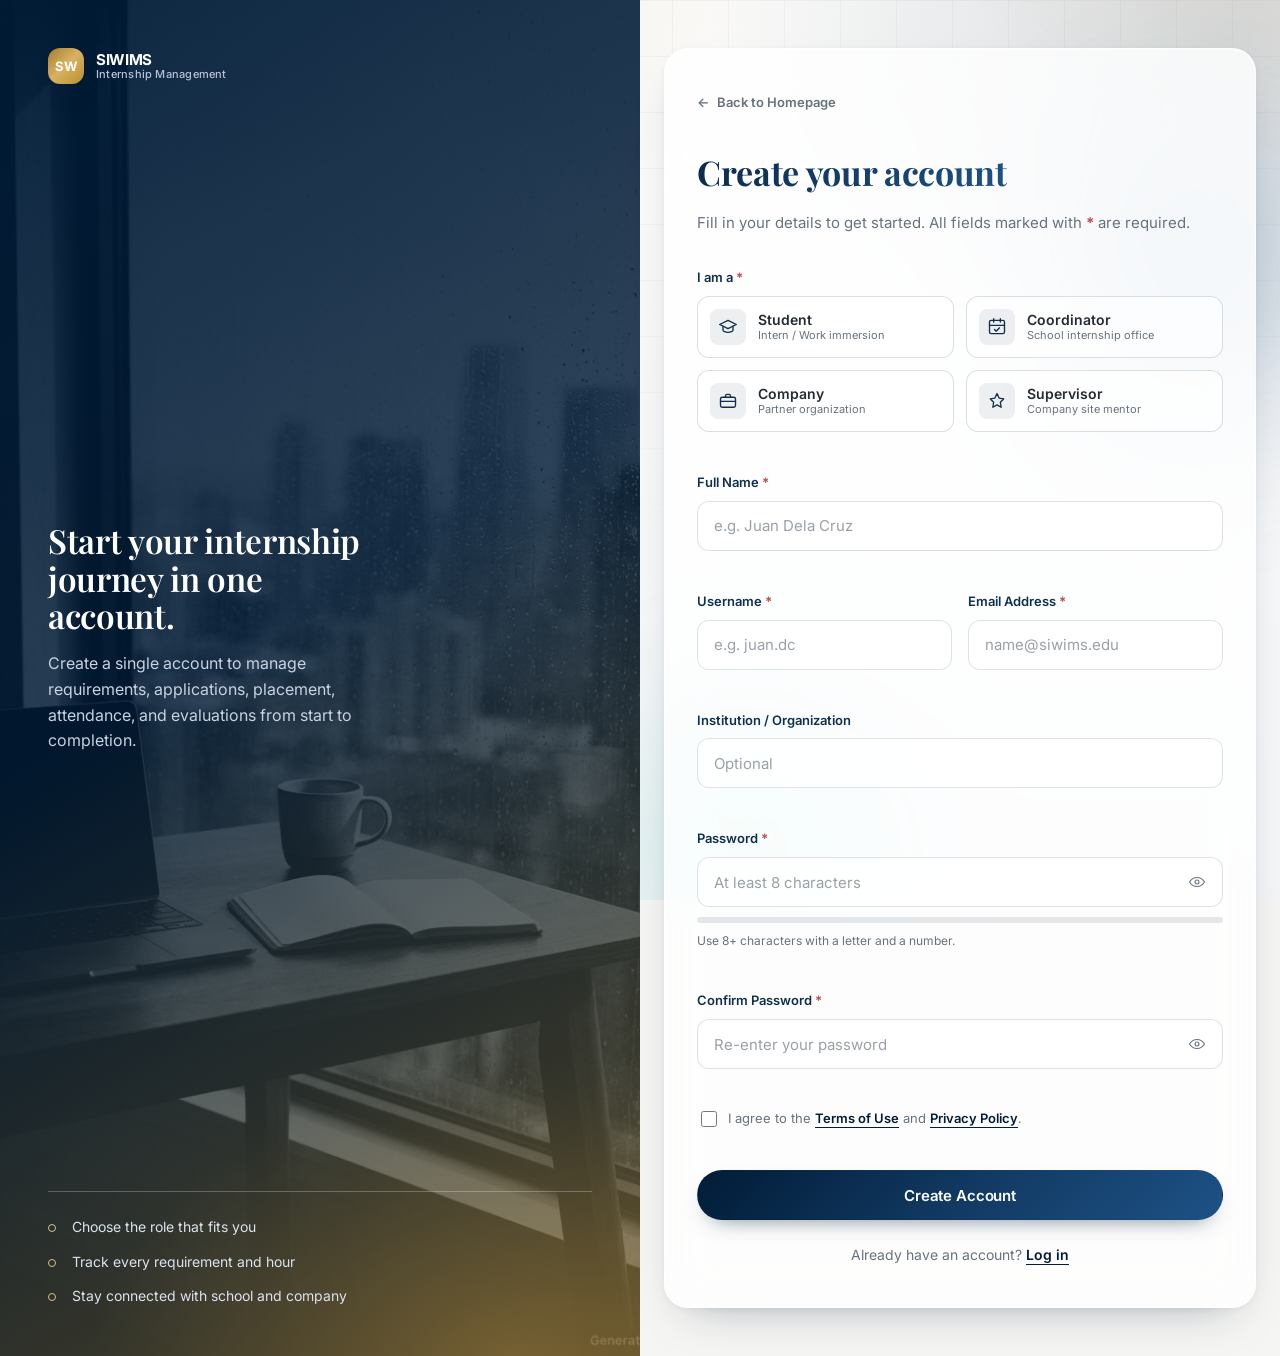
==== register.html @ 23175df8 "initial draft" ====
<!DOCTYPE html>
<html lang="en">
  <head>
    <meta charset="UTF-8" />
    <meta name="viewport" content="width=device-width, initial-scale=1.0" />
    <title>Create Account | SIWIMS</title>
    <link rel="preconnect" href="https://fonts.googleapis.com" />
    <link rel="preconnect" href="https://fonts.gstatic.com" crossorigin />
    <link
      href="https://fonts.googleapis.com/css2?family=Inter:wght@400;500;600;700;800&family=Playfair+Display:wght@500;600;700&display=swap"
      rel="stylesheet"
    />
    <link rel="stylesheet" href="css/style.css" />
    <link rel="stylesheet" href="css/login.css" />
  </head>
  <body class="login-body">
    <div class="ambient" aria-hidden="true">
      <span class="orb orb--a"></span>
      <span class="orb orb--b"></span>
      <span class="orb orb--c"></span>
    </div>

    <main class="login-shell">
      <!-- ==================== Brand panel ==================== -->
      <section class="login-aside" aria-label="About SIWIMS">
        <img
          class="login-aside-image"
          src="assets/images/login-side.jpg"
          alt="Minimal modern workspace with a laptop and notebook"
        />
        <div class="login-aside-overlay">
          <a class="brand login-brand" href="index.html">
            <span class="brand-mark" aria-hidden="true">SW</span>
            <span class="brand-name">
              <strong>SIWIMS</strong>
              <span>Internship Management</span>
            </span>
          </a>

          <div class="login-aside-copy">
            <h2>Start your internship journey in one account.</h2>
            <p>
              Create a single account to manage requirements, applications,
              placement, attendance, and evaluations from start to completion.
            </p>
          </div>

          <ul class="login-aside-points">
            <li>Choose the role that fits you</li>
            <li>Track every requirement and hour</li>
            <li>Stay connected with school and company</li>
          </ul>
        </div>
      </section>

      <!-- ==================== Form panel ==================== -->
      <section class="login-main">
        <div class="login-card login-card--wide glass glass--strong">
          <a class="login-back" href="index.html">
            <span aria-hidden="true">&larr;</span> Back to Homepage
          </a>

          <header class="login-header">
            <span class="brand login-mobile-brand">
              <span class="brand-mark" aria-hidden="true">SW</span>
              <span class="brand-name"><strong>SIWIMS</strong></span>
            </span>
            <h1 class="login-title">Create your account</h1>
            <p class="login-subtitle">
              Fill in your details to get started. All fields marked with
              <span class="req-dot" aria-hidden="true">*</span> are required.
            </p>
          </header>

          <div
            id="registerAlert"
            class="alert alert--error"
            role="alert"
            aria-live="polite"
            hidden
          >
            <span id="registerAlertText"></span>
          </div>

          <form id="registerForm" class="login-form" novalidate>
            <!-- Role picker -->
            <div class="form-field">
              <span class="form-label" id="roleLabel">
                I am a <span class="req-dot" aria-hidden="true">*</span>
              </span>
              <div class="role-picker" role="radiogroup" aria-labelledby="roleLabel">
                <label class="role-option">
                  <input type="radio" name="role" value="student" />
                  <span class="role-option-body">
                    <span class="role-option-icon" aria-hidden="true">
                      <svg viewBox="0 0 24 24" fill="none" stroke="currentColor" stroke-width="1.6" stroke-linecap="round" stroke-linejoin="round"><path d="M12 4 2 9l10 5 10-5-10-5Z"/><path d="M6 11v5c0 1 2.7 2.5 6 2.5s6-1.5 6-2.5v-5"/></svg>
                    </span>
                    <span class="role-option-text">
                      <strong>Student</strong>
                      <small>Intern / Work immersion</small>
                    </span>
                  </span>
                </label>

                <label class="role-option">
                  <input type="radio" name="role" value="coordinator" />
                  <span class="role-option-body">
                    <span class="role-option-icon" aria-hidden="true">
                      <svg viewBox="0 0 24 24" fill="none" stroke="currentColor" stroke-width="1.6" stroke-linecap="round" stroke-linejoin="round"><rect x="3" y="4" width="18" height="16" rx="2"/><path d="M8 2v4M16 2v4M3 10h18"/><path d="M9 15l2 2 4-4"/></svg>
                    </span>
                    <span class="role-option-text">
                      <strong>Coordinator</strong>
                      <small>School internship office</small>
                    </span>
                  </span>
                </label>

                <label class="role-option">
                  <input type="radio" name="role" value="company" />
                  <span class="role-option-body">
                    <span class="role-option-icon" aria-hidden="true">
                      <svg viewBox="0 0 24 24" fill="none" stroke="currentColor" stroke-width="1.6" stroke-linecap="round" stroke-linejoin="round"><rect x="3" y="7.5" width="18" height="12" rx="2"/><path d="M9 7.5V6a2 2 0 0 1 2-2h2a2 2 0 0 1 2 2v1.5"/><path d="M3 12.5h18"/></svg>
                    </span>
                    <span class="role-option-text">
                      <strong>Company</strong>
                      <small>Partner organization</small>
                    </span>
                  </span>
                </label>

                <label class="role-option">
                  <input type="radio" name="role" value="supervisor" />
                  <span class="role-option-body">
                    <span class="role-option-icon" aria-hidden="true">
                      <svg viewBox="0 0 24 24" fill="none" stroke="currentColor" stroke-width="1.6" stroke-linecap="round" stroke-linejoin="round"><path d="M12 3l2.5 5.5L20 9.5l-4 4 1 6-5-2.8L7 19.5l1-6-4-4 5.5-1z"/></svg>
                    </span>
                    <span class="role-option-text">
                      <strong>Supervisor</strong>
                      <small>Company site mentor</small>
                    </span>
                  </span>
                </label>
              </div>
              <p class="form-error" id="roleError" aria-live="polite"></p>
            </div>

            <div class="form-field">
              <label class="form-label" for="fullName">
                Full Name <span class="req-dot" aria-hidden="true">*</span>
              </label>
              <input
                class="form-control"
                type="text"
                id="fullName"
                name="fullName"
                autocomplete="name"
                placeholder="e.g. Juan Dela Cruz"
                aria-describedby="fullNameError"
                required
              />
              <p class="form-error" id="fullNameError" aria-live="polite"></p>
            </div>

            <div class="form-row-2">
              <div class="form-field">
                <label class="form-label" for="username">
                  Username <span class="req-dot" aria-hidden="true">*</span>
                </label>
                <input
                  class="form-control"
                  type="text"
                  id="username"
                  name="username"
                  autocomplete="username"
                  placeholder="e.g. juan.dc"
                  aria-describedby="usernameError"
                  required
                />
                <p class="form-error" id="usernameError" aria-live="polite"></p>
              </div>

              <div class="form-field">
                <label class="form-label" for="email">
                  Email Address <span class="req-dot" aria-hidden="true">*</span>
                </label>
                <input
                  class="form-control"
                  type="email"
                  id="email"
                  name="email"
                  autocomplete="email"
                  placeholder="name@siwims.edu"
                  aria-describedby="emailError"
                  required
                />
                <p class="form-error" id="emailError" aria-live="polite"></p>
              </div>
            </div>

            <div class="form-field">
              <label class="form-label" for="affiliation" id="affiliationLabel">
                Institution / Organization
              </label>
              <input
                class="form-control"
                type="text"
                id="affiliation"
                name="affiliation"
                placeholder="Optional"
                aria-describedby="affiliationError"
              />
              <p class="form-error" id="affiliationError" aria-live="polite"></p>
            </div>

            <div class="form-field">
              <label class="form-label" for="password">
                Password <span class="req-dot" aria-hidden="true">*</span>
              </label>
              <div class="password-wrap">
                <input
                  class="form-control"
                  type="password"
                  id="password"
                  name="password"
                  autocomplete="new-password"
                  placeholder="At least 8 characters"
                  aria-describedby="passwordError pwStrengthText"
                  required
                />
                <button
                  class="password-toggle"
                  type="button"
                  data-toggle-password="password"
                  aria-label="Show password"
                  aria-pressed="false"
                >
                  <svg class="icon-eye" viewBox="0 0 24 24" fill="none" stroke="currentColor" stroke-width="1.5" stroke-linecap="round" stroke-linejoin="round" aria-hidden="true"><path d="M2 12s3.6-6 10-6 10 6 10 6-3.6 6-10 6-10-6-10-6Z"/><circle cx="12" cy="12" r="2.6"/></svg>
                  <svg class="icon-eye-off" viewBox="0 0 24 24" fill="none" stroke="currentColor" stroke-width="1.5" stroke-linecap="round" stroke-linejoin="round" aria-hidden="true" hidden><path d="M3 3l18 18"/><path d="M10.6 6.2A9.7 9.7 0 0 1 12 6c6.4 0 10 6 10 6a17 17 0 0 1-3.3 3.9"/><path d="M6.3 7.5A16.6 16.6 0 0 0 2 12s3.6 6 10 6a9.6 9.6 0 0 0 3.7-.7"/></svg>
                </button>
              </div>
              <div class="pw-meter" id="pwMeter" aria-hidden="true">
                <span class="pw-meter-track"><span class="pw-meter-bar" id="pwMeterBar"></span></span>
              </div>
              <p class="form-hint" id="pwStrengthText">Use 8+ characters with a letter and a number.</p>
              <p class="form-error" id="passwordError" aria-live="polite"></p>
            </div>

            <div class="form-field">
              <label class="form-label" for="confirmPassword">
                Confirm Password <span class="req-dot" aria-hidden="true">*</span>
              </label>
              <div class="password-wrap">
                <input
                  class="form-control"
                  type="password"
                  id="confirmPassword"
                  name="confirmPassword"
                  autocomplete="new-password"
                  placeholder="Re-enter your password"
                  aria-describedby="confirmPasswordError"
                  required
                />
                <button
                  class="password-toggle"
                  type="button"
                  data-toggle-password="confirmPassword"
                  aria-label="Show password"
                  aria-pressed="false"
                >
                  <svg class="icon-eye" viewBox="0 0 24 24" fill="none" stroke="currentColor" stroke-width="1.5" stroke-linecap="round" stroke-linejoin="round" aria-hidden="true"><path d="M2 12s3.6-6 10-6 10 6 10 6-3.6 6-10 6-10-6-10-6Z"/><circle cx="12" cy="12" r="2.6"/></svg>
                  <svg class="icon-eye-off" viewBox="0 0 24 24" fill="none" stroke="currentColor" stroke-width="1.5" stroke-linecap="round" stroke-linejoin="round" aria-hidden="true" hidden><path d="M3 3l18 18"/><path d="M10.6 6.2A9.7 9.7 0 0 1 12 6c6.4 0 10 6 10 6a17 17 0 0 1-3.3 3.9"/><path d="M6.3 7.5A16.6 16.6 0 0 0 2 12s3.6 6 10 6a9.6 9.6 0 0 0 3.7-.7"/></svg>
                </button>
              </div>
              <p class="form-error" id="confirmPasswordError" aria-live="polite"></p>
            </div>

            <div class="form-field">
              <label class="checkbox checkbox--terms">
                <input type="checkbox" id="terms" name="terms" aria-describedby="termsError" />
                <span>
                  I agree to the
                  <a class="btn-link" href="#" id="termsLink">Terms of Use</a> and
                  <a class="btn-link" href="#" id="privacyLink">Privacy Policy</a>.
                </span>
              </label>
              <p class="form-error" id="termsError" aria-live="polite"></p>
            </div>

            <button class="btn btn-primary login-submit" type="submit" id="registerSubmit">
              Create Account
            </button>
          </form>

          <p class="login-signup">
            Already have an account?
            <a class="btn-link" href="login.html">Log in</a>
          </p>
        </div>
      </section>
    </main>

    <script src="js/auth.js"></script>
    <script src="js/register.js"></script>
  </body>
</html>
---- css/style.css ----
/* ==========================================================================
   SIWIMS - Shared Design System
   Student Internship and Work Immersion Management System
   Navy-and-gold premium academic identity: serif display headings,
   sans-serif interface text, white surfaces.
   ========================================================================== */

/* --------------------------------------------------------------------------
   1. Design tokens
   -------------------------------------------------------------------------- */
:root {
  /* Brand palette (deep navy + warm gold on white) */
  --color-primary: #011c37;
  --color-primary-hover: #102f4d;
  --color-secondary: #102f4d;
  --color-accent: #aa8439;
  --color-accent-hover: #96732f;
  --color-accent-light: #d6c18e;
  --color-accent-soft: rgba(170, 132, 57, 0.12);
  --color-background: #fefefe;
  --color-surface: #ffffff;
  --color-background-secondary: #f5f5f3;
  --color-border: #e7e7e4;
  --color-text-muted: #68727d;
  --color-text: #252b32;

  /* Functional status colors (used sparingly, always paired with text) */
  --color-success: #27845a;
  --color-success-bg: #e7f2ec;
  --color-warning: #c28a28;
  --color-warning-bg: #faf2e1;
  --color-danger: #c34d4d;
  --color-danger-bg: #f9ebeb;
  --color-info: #3976a8;
  --color-info-bg: #eaf1f8;
  --color-inactive: #858b91;
  --color-inactive-bg: #f0f1f3;

  /* Typography */
  --font-heading: "Playfair Display", Georgia, "Times New Roman", serif;
  --font-primary: "Inter", -apple-system, BlinkMacSystemFont, "Segoe UI",
    Roboto, Arial, sans-serif;

  /* Raw channels (for layered rgba compositing) */
  --primary-rgb: 1, 28, 55;
  --accent-rgb: 170, 132, 57;

  /* Shape */
  --radius-sm: 8px;
  --radius-md: 12px;
  --radius-lg: 18px;
  --radius-xl: 24px;
  --radius-2xl: 32px;
  --radius-pill: 999px;

  /* Elevation */
  --shadow-sm: 0 1px 2px rgba(1, 28, 55, 0.05);
  --shadow-md: 0 8px 24px rgba(1, 28, 55, 0.08);
  --shadow-lg: 0 20px 48px rgba(1, 28, 55, 0.12);
  --shadow-xl: 0 36px 80px -32px rgba(1, 28, 55, 0.45);
  --shadow-accent: 0 16px 36px -16px rgba(170, 132, 57, 0.55);

  /* Glassmorphism surfaces */
  --glass-bg: rgba(255, 255, 255, 0.62);
  --glass-bg-strong: rgba(255, 255, 255, 0.82);
  --glass-bg-soft: rgba(255, 255, 255, 0.4);
  --glass-border: rgba(255, 255, 255, 0.7);
  --glass-border-soft: rgba(255, 255, 255, 0.38);
  --glass-blur: blur(22px) saturate(165%);
  --glass-shadow: 0 20px 44px -24px rgba(1, 28, 55, 0.34),
    0 2px 10px rgba(1, 28, 55, 0.05), inset 0 1px 0 rgba(255, 255, 255, 0.55);

  /* Gradients */
  --grad-primary: linear-gradient(135deg, #011c37 0%, #123a63 52%, #1d5185 100%);
  --grad-accent: linear-gradient(135deg, #a67c2b 0%, #d8b163 48%, #b8912f 100%);
  --grad-royal: linear-gradient(135deg, #22306b 0%, #3f5bd6 55%, #6d8bff 100%);
  --grad-emerald: linear-gradient(135deg, #063b39 0%, #0f9b8e 55%, #35c4b0 100%);
  --grad-violet: linear-gradient(135deg, #3a1d63 0%, #7c5cff 55%, #a98bff 100%);
  --grad-page: radial-gradient(
      1100px 620px at 12% -8%,
      rgba(170, 132, 57, 0.16),
      transparent 60%
    ),
    radial-gradient(
      900px 600px at 96% 4%,
      rgba(1, 28, 55, 0.14),
      transparent 58%
    ),
    linear-gradient(180deg, #fbfbfa 0%, #f4f5f7 100%);

  /* Motion */
  --ease-out: cubic-bezier(0.22, 1, 0.36, 1);
  --ease-spring: cubic-bezier(0.34, 1.56, 0.64, 1);
  --duration: 240ms;

  /* Role accent defaults (overridden per dashboard role) */
  --role-accent: var(--color-accent);
  --role-rgb: var(--accent-rgb);
  --role-grad: var(--grad-accent);

  /* Spacing scale */
  --space-1: 4px;
  --space-2: 8px;
  --space-3: 12px;
  --space-4: 16px;
  --space-5: 24px;
  --space-6: 32px;
  --space-7: 40px;
  --space-8: 48px;

  /* Layout */
  --container: 1200px;
  --nav-height: 72px;

  /* Motion */
  --transition: 180ms cubic-bezier(0.4, 0, 0.2, 1);
}

/* --------------------------------------------------------------------------
   2. Reset & base
   -------------------------------------------------------------------------- */
*,
*::before,
*::after {
  box-sizing: border-box;
}

html {
  scroll-behavior: smooth;
  scroll-padding-top: calc(var(--nav-height) + 16px);
  -webkit-text-size-adjust: 100%;
}

body {
  margin: 0;
  font-family: var(--font-primary);
  font-size: 16px;
  line-height: 1.6;
  color: var(--color-text);
  background-color: var(--color-background);
  background-image: var(--grad-page);
  background-attachment: fixed;
  -webkit-font-smoothing: antialiased;
  -moz-osx-font-smoothing: grayscale;
  overflow-x: hidden;
}

img {
  display: block;
  max-width: 100%;
  height: auto;
}

a {
  color: inherit;
  text-decoration: none;
}

button,
input,
select,
textarea {
  font-family: inherit;
  font-size: inherit;
  color: inherit;
}

h1,
h2,
h3,
h4,
h5,
h6,
p {
  margin: 0;
}

ul {
  margin: 0;
  padding: 0;
  list-style: none;
}

:focus-visible {
  outline: 2px solid var(--color-primary);
  outline-offset: 2px;
}

/* --------------------------------------------------------------------------
   3. Typography helpers
   -------------------------------------------------------------------------- */
.display-title {
  font-family: var(--font-heading);
  font-size: clamp(2.5rem, 5vw, 4rem);
  line-height: 1.06;
  letter-spacing: -0.01em;
  font-weight: 700;
}

.section-title {
  font-family: var(--font-heading);
  font-size: clamp(1.75rem, 3vw, 2.5rem);
  line-height: 1.14;
  letter-spacing: -0.01em;
  font-weight: 600;
}

.section-subtitle {
  color: var(--color-text-muted);
  font-size: 1.0625rem;
  max-width: 62ch;
}

.eyebrow {
  display: inline-flex;
  align-items: center;
  gap: var(--space-2);
  font-size: 0.75rem;
  font-weight: 600;
  letter-spacing: 0.16em;
  text-transform: uppercase;
  color: var(--color-accent);
}

.eyebrow::before {
  content: "";
  width: 24px;
  height: 1px;
  background: var(--color-accent);
}

/* --------------------------------------------------------------------------
   4. Layout helpers
   -------------------------------------------------------------------------- */
.container {
  width: 100%;
  max-width: var(--container);
  margin: 0 auto;
  padding: 0 var(--space-5);
}

.section {
  padding: var(--space-8) 0;
}

.section-head {
  display: flex;
  flex-direction: column;
  gap: var(--space-4);
  margin-bottom: var(--space-7);
  max-width: 720px;
}

.section-head--center {
  align-items: center;
  text-align: center;
  margin-left: auto;
  margin-right: auto;
}

.section-head--center .section-subtitle {
  margin: 0 auto;
}

.divider {
  height: 1px;
  background: var(--color-border);
  border: 0;
}

/* --------------------------------------------------------------------------
   5. Buttons
   -------------------------------------------------------------------------- */
.btn {
  position: relative;
  display: inline-flex;
  align-items: center;
  justify-content: center;
  gap: var(--space-2);
  padding: 0 var(--space-5);
  height: 48px;
  border-radius: var(--radius-pill);
  border: 1px solid transparent;
  font-size: 0.9375rem;
  font-weight: 600;
  letter-spacing: -0.01em;
  cursor: pointer;
  white-space: nowrap;
  overflow: hidden;
  isolation: isolate;
  transition: background-color var(--transition), color var(--transition),
    border-color var(--transition), transform var(--duration) var(--ease-out),
    box-shadow var(--duration) var(--ease-out);
}

.btn:active {
  transform: translateY(1px) scale(0.99);
}

.btn-primary {
  background-image: var(--grad-primary);
  color: #ffffff;
  box-shadow: 0 10px 24px -14px rgba(1, 28, 55, 0.7);
}

.btn-primary:hover {
  transform: translateY(-2px);
  box-shadow: 0 18px 34px -14px rgba(1, 28, 55, 0.75);
}

.btn-accent {
  background-image: var(--grad-accent);
  color: #ffffff;
  box-shadow: var(--shadow-accent);
}

.btn-accent:hover {
  transform: translateY(-2px);
  box-shadow: 0 22px 42px -16px rgba(170, 132, 57, 0.7);
}

/* Sheen sweep on accent / primary buttons */
.btn-primary::after,
.btn-accent::after {
  content: "";
  position: absolute;
  inset: 0;
  z-index: -1;
  background: linear-gradient(
    115deg,
    transparent 30%,
    rgba(255, 255, 255, 0.45) 48%,
    transparent 66%
  );
  transform: translateX(-120%);
  transition: transform 620ms var(--ease-out);
}

.btn-primary:hover::after,
.btn-accent:hover::after {
  transform: translateX(120%);
}

.btn-secondary {
  background-color: rgba(255, 255, 255, 0.55);
  color: var(--color-primary);
  border-color: rgba(1, 28, 55, 0.22);
  backdrop-filter: blur(10px);
}

.btn-secondary:hover {
  background-color: var(--color-primary);
  color: #ffffff;
  transform: translateY(-2px);
  box-shadow: 0 16px 32px -16px rgba(1, 28, 55, 0.6);
}

.btn-ghost {
  background-color: transparent;
  color: var(--color-secondary);
  border-color: var(--color-border);
}

.btn-ghost:hover {
  border-color: var(--color-accent);
  color: var(--color-accent);
  background: var(--color-accent-soft);
}

.btn-link {
  background: none;
  border: 0;
  padding: 0;
  height: auto;
  font-weight: 600;
  color: var(--color-primary);
  cursor: pointer;
  text-decoration: underline;
  text-underline-offset: 4px;
}

.btn-sm {
  height: 36px;
  padding: 0 var(--space-4);
  font-size: 0.8125rem;
}

.btn:disabled,
.btn[aria-disabled="true"] {
  opacity: 0.5;
  cursor: not-allowed;
  pointer-events: none;
}

/* --------------------------------------------------------------------------
   6. Cards
   -------------------------------------------------------------------------- */
.card {
  background: var(--glass-bg-strong);
  border: 1px solid var(--glass-border);
  border-radius: var(--radius-lg);
  padding: var(--space-5);
  backdrop-filter: var(--glass-blur);
  -webkit-backdrop-filter: var(--glass-blur);
  box-shadow: var(--glass-shadow);
}

.card-title {
  font-size: 1.0625rem;
  font-weight: 700;
  letter-spacing: -0.01em;
}

.card-text {
  color: var(--color-text-muted);
  font-size: 0.9375rem;
}

/* --------------------------------------------------------------------------
   7. Status badges
   -------------------------------------------------------------------------- */
.badge {
  display: inline-flex;
  align-items: center;
  gap: 6px;
  padding: 3px 10px;
  border-radius: 999px;
  font-size: 0.75rem;
  font-weight: 600;
  letter-spacing: 0.01em;
  white-space: nowrap;
}

.badge::before {
  content: "";
  width: 6px;
  height: 6px;
  border-radius: 50%;
  background: currentColor;
}

.badge--success {
  color: var(--color-success);
  background: var(--color-success-bg);
}

.badge--warning {
  color: var(--color-warning);
  background: var(--color-warning-bg);
}

.badge--danger {
  color: var(--color-danger);
  background: var(--color-danger-bg);
}

.badge--info {
  color: var(--color-info);
  background: var(--color-info-bg);
}

.badge--neutral {
  color: var(--color-inactive);
  background: var(--color-inactive-bg);
}

/* --------------------------------------------------------------------------
   8. Forms
   -------------------------------------------------------------------------- */
.form-field {
  display: flex;
  flex-direction: column;
  gap: var(--space-2);
  margin-bottom: var(--space-4);
}

.form-label {
  font-size: 0.8125rem;
  font-weight: 600;
  color: var(--color-secondary);
}

.form-control {
  width: 100%;
  height: 50px;
  padding: 0 var(--space-4);
  background: rgba(255, 255, 255, 0.72);
  border: 1px solid rgba(1, 28, 55, 0.12);
  border-radius: var(--radius-md);
  font-size: 0.9375rem;
  transition: border-color var(--transition), box-shadow var(--transition),
    background-color var(--transition);
}

.form-control::placeholder {
  color: #9aa1a9;
}

.form-control:hover {
  border-color: rgba(1, 28, 55, 0.24);
}

.form-control:focus {
  outline: none;
  background: #ffffff;
  border-color: var(--color-primary);
  box-shadow: 0 0 0 4px rgba(1, 28, 55, 0.1),
    0 8px 20px -12px rgba(1, 28, 55, 0.45);
}

.form-control.is-invalid {
  border-color: var(--color-danger);
  background: #fffafa;
}

.form-control.is-invalid:focus {
  box-shadow: 0 0 0 4px rgba(195, 77, 77, 0.14);
}

.form-error {
  min-height: 16px;
  font-size: 0.75rem;
  color: var(--color-danger);
}

.form-hint {
  font-size: 0.75rem;
  color: var(--color-text-muted);
}

/* --------------------------------------------------------------------------
   9. Feedback messages
   -------------------------------------------------------------------------- */
.alert {
  display: flex;
  align-items: flex-start;
  gap: var(--space-3);
  padding: var(--space-3) var(--space-4);
  border-radius: var(--radius-md);
  font-size: 0.875rem;
  border: 1px solid transparent;
}

.alert--error {
  color: var(--color-danger);
  background: var(--color-danger-bg);
  border-color: #f0d5d4;
}

.alert--success {
  color: var(--color-success);
  background: var(--color-success-bg);
  border-color: #cbe3d7;
}

.alert--info {
  color: var(--color-info);
  background: var(--color-info-bg);
  border-color: #d2e1ee;
}

[hidden] {
  display: none !important;
}

/* --------------------------------------------------------------------------
   10. Utilities
   -------------------------------------------------------------------------- */
.text-muted {
  color: var(--color-text-muted);
}

.sr-only {
  position: absolute;
  width: 1px;
  height: 1px;
  padding: 0;
  margin: -1px;
  overflow: hidden;
  clip: rect(0, 0, 0, 0);
  white-space: nowrap;
  border: 0;
}

/* Brand logo mark (shared across nav + sidebar + login) */
.brand {
  display: inline-flex;
  align-items: center;
  gap: var(--space-3);
  font-weight: 700;
  letter-spacing: -0.02em;
}

.brand-mark {
  display: inline-flex;
  align-items: center;
  justify-content: center;
  width: 36px;
  height: 36px;
  border-radius: var(--radius-md);
  background: var(--color-primary);
  color: var(--color-accent-light);
  font-size: 0.8125rem;
  font-weight: 700;
  letter-spacing: 0.02em;
  flex-shrink: 0;
}

.brand-name {
  display: flex;
  flex-direction: column;
  line-height: 1.1;
}

.brand-name strong {
  font-size: 0.9375rem;
}

.brand-name span {
  font-size: 0.6875rem;
  font-weight: 500;
  color: var(--color-text-muted);
  letter-spacing: 0.02em;
}

/* --------------------------------------------------------------------------
   11. Glassmorphism & surface utilities
   -------------------------------------------------------------------------- */
.glass {
  background: var(--glass-bg);
  border: 1px solid var(--glass-border);
  backdrop-filter: var(--glass-blur);
  -webkit-backdrop-filter: var(--glass-blur);
  box-shadow: var(--glass-shadow);
}

.glass--strong {
  background: var(--glass-bg-strong);
}

.glass--soft {
  background: var(--glass-bg-soft);
  border-color: var(--glass-border-soft);
}

.lift {
  transition: transform var(--duration) var(--ease-out),
    box-shadow var(--duration) var(--ease-out),
    border-color var(--duration) var(--ease-out);
}

.lift:hover {
  transform: translateY(-6px);
  box-shadow: var(--shadow-xl);
}

/* Gradient headline text */
.gradient-text {
  background-image: linear-gradient(120deg, #0b2a4a 0%, #1d5185 55%, #2c6ea8 100%);
  -webkit-background-clip: text;
  background-clip: text;
  color: transparent;
}

.gradient-text--accent {
  background-image: linear-gradient(120deg, #a67c2b 0%, #d8b163 50%, #b8912f 100%);
  -webkit-background-clip: text;
  background-clip: text;
  color: transparent;
}

.gradient-text--role {
  background-image: linear-gradient(120deg, var(--role-accent) 0%, #123a63 120%);
  -webkit-background-clip: text;
  background-clip: text;
  color: transparent;
}

/* --------------------------------------------------------------------------
   12. Ambient backdrop graphics (decorative, non-interactive)
   -------------------------------------------------------------------------- */
.ambient {
  position: fixed;
  inset: 0;
  z-index: -1;
  overflow: hidden;
  pointer-events: none;
}

.ambient::before {
  content: "";
  position: absolute;
  inset: 0;
  background-image: linear-gradient(
      rgba(1, 28, 55, 0.035) 1px,
      transparent 1px
    ),
    linear-gradient(90deg, rgba(1, 28, 55, 0.035) 1px, transparent 1px);
  background-size: 56px 56px;
  mask-image: radial-gradient(120% 90% at 50% 0%, #000 20%, transparent 78%);
  -webkit-mask-image: radial-gradient(
    120% 90% at 50% 0%,
    #000 20%,
    transparent 78%
  );
}

.orb {
  position: absolute;
  border-radius: 50%;
  filter: blur(70px);
  opacity: 0.55;
  will-change: transform;
}

.orb--a {
  width: 520px;
  height: 520px;
  top: -180px;
  left: -140px;
  background: radial-gradient(circle, rgba(170, 132, 57, 0.55), transparent 68%);
  animation: floatA 20s var(--ease-out) infinite;
}

.orb--b {
  width: 460px;
  height: 460px;
  top: 6%;
  right: -150px;
  background: radial-gradient(circle, rgba(29, 81, 133, 0.5), transparent 66%);
  animation: floatB 24s var(--ease-out) infinite;
}

.orb--c {
  width: 420px;
  height: 420px;
  bottom: -160px;
  left: 42%;
  background: radial-gradient(circle, rgba(53, 196, 176, 0.4), transparent 66%);
  animation: floatC 28s var(--ease-out) infinite;
}

/* --------------------------------------------------------------------------
   13. Motion keyframes
   -------------------------------------------------------------------------- */
@keyframes floatA {
  0%,
  100% {
    transform: translate3d(0, 0, 0) scale(1);
  }
  50% {
    transform: translate3d(60px, 40px, 0) scale(1.08);
  }
}

@keyframes floatB {
  0%,
  100% {
    transform: translate3d(0, 0, 0) scale(1);
  }
  50% {
    transform: translate3d(-50px, 60px, 0) scale(1.12);
  }
}

@keyframes floatC {
  0%,
  100% {
    transform: translate3d(0, 0, 0) scale(1);
  }
  50% {
    transform: translate3d(40px, -50px, 0) scale(1.1);
  }
}

@keyframes floatY {
  0%,
  100% {
    transform: translateY(0);
  }
  50% {
    transform: translateY(-12px);
  }
}

@keyframes pulseGlow {
  0%,
  100% {
    opacity: 0.7;
  }
  50% {
    opacity: 1;
  }
}

@keyframes dash {
  from {
    stroke-dashoffset: var(--dash-len, 300);
  }
  to {
    stroke-dashoffset: 0;
  }
}

@keyframes riseIn {
  from {
    opacity: 0;
    transform: translateY(18px);
  }
  to {
    opacity: 1;
    transform: translateY(0);
  }
}

@keyframes growUp {
  from {
    transform: scaleY(0);
  }
  to {
    transform: scaleY(1);
  }
}

/* Scroll-reveal helper (progressive enhancement) */
[data-reveal] {
  opacity: 1;
}

.js [data-reveal] {
  opacity: 0;
  transform: translateY(22px);
}

.js [data-reveal].is-visible {
  animation: riseIn 700ms var(--ease-out) forwards;
}

[data-reveal-delay="1"] {
  animation-delay: 90ms;
}

[data-reveal-delay="2"] {
  animation-delay: 180ms;
}

[data-reveal-delay="3"] {
  animation-delay: 270ms;
}

[data-reveal-delay="4"] {
  animation-delay: 360ms;
}

@media (prefers-reduced-motion: reduce) {
  * {
    animation-duration: 0.001ms !important;
    transition-duration: 0.001ms !important;
    scroll-behavior: auto !important;
  }
}
---- css/login.css ----
/* ==========================================================================
   SIWIMS - Authentication pages (login + registration)
   ========================================================================== */

.login-body {
  background-color: var(--color-background-secondary);
}

.login-shell {
  position: relative;
  z-index: 1;
  display: grid;
  grid-template-columns: minmax(0, 1fr) minmax(0, 1fr);
  min-height: 100vh;
}

/* --------------------------------------------------------------------------
   Brand / image panel
   -------------------------------------------------------------------------- */
.login-aside {
  position: relative;
  overflow: hidden;
  background: var(--color-primary);
}

.login-aside-image {
  position: absolute;
  inset: 0;
  width: 100%;
  height: 100%;
  object-fit: cover;
  filter: grayscale(100%) contrast(1.05);
  opacity: 0.5;
}

.login-aside::after {
  content: "";
  position: absolute;
  inset: 0;
  background: linear-gradient(
      150deg,
      rgba(1, 28, 55, 0.9) 0%,
      rgba(1, 28, 55, 0.65) 45%,
      rgba(170, 132, 57, 0.45) 100%
    ),
    radial-gradient(600px 400px at 80% 100%, rgba(170, 132, 57, 0.5), transparent 70%);
}

.login-aside-overlay {
  position: relative;
  z-index: 1;
  display: flex;
  flex-direction: column;
  justify-content: space-between;
  height: 100%;
  padding: var(--space-8);
  color: #fff;
}

.login-aside .brand-mark {
  background: var(--grad-accent);
  color: #ffffff;
  box-shadow: var(--shadow-accent);
}

.login-aside .brand-name strong {
  color: #ffffff;
}

.login-aside .brand-name span {
  color: #b7c2d4;
}

.login-aside-copy {
  max-width: 34ch;
}

.login-aside-copy h2 {
  font-family: var(--font-heading);
  font-size: clamp(1.75rem, 2.6vw, 2.5rem);
  line-height: 1.14;
  letter-spacing: -0.01em;
  font-weight: 600;
}

.login-aside-copy p {
  margin-top: var(--space-4);
  font-size: 1rem;
  color: #c8d2e0;
}

.login-aside-points {
  display: flex;
  flex-direction: column;
  gap: var(--space-3);
  padding-top: var(--space-5);
  border-top: 1px solid rgba(255, 255, 255, 0.25);
}

.login-aside-points li {
  position: relative;
  padding-left: var(--space-5);
  font-size: 0.875rem;
  color: #dbe3ee;
}

.login-aside-points li::before {
  content: "";
  position: absolute;
  left: 0;
  top: 8px;
  width: 8px;
  height: 8px;
  border: 1px solid var(--color-accent-light);
  border-radius: 50%;
}

/* --------------------------------------------------------------------------
   Form panel
   -------------------------------------------------------------------------- */
.login-main {
  position: relative;
  display: flex;
  align-items: center;
  justify-content: center;
  padding: var(--space-8) var(--space-5);
  background: radial-gradient(
    700px 500px at 110% -10%,
    rgba(170, 132, 57, 0.14),
    transparent 60%
  );
}

.login-card {
  width: 100%;
  max-width: 460px;
  padding: var(--space-7) var(--space-6);
  border-radius: var(--radius-xl);
}

.login-card--wide {
  max-width: 600px;
}

.login-back {
  display: inline-flex;
  align-items: center;
  gap: 8px;
  font-size: 0.8125rem;
  font-weight: 600;
  color: var(--color-text-muted);
  margin-bottom: var(--space-6);
  transition: color var(--transition), transform var(--duration) var(--ease-out);
}

.login-back:hover {
  color: var(--color-primary);
  transform: translateX(-3px);
}

.login-mobile-brand {
  display: none;
  margin-bottom: var(--space-5);
}

.login-title {
  font-family: var(--font-heading);
  font-size: 2.125rem;
  letter-spacing: -0.01em;
  font-weight: 700;
  background-image: linear-gradient(120deg, #0b2a4a 0%, #1d5185 60%, #2c6ea8 100%);
  -webkit-background-clip: text;
  background-clip: text;
  color: transparent;
}

.login-subtitle {
  margin-top: var(--space-3);
  color: var(--color-text-muted);
  font-size: 0.9375rem;
}

.login-header {
  margin-bottom: var(--space-6);
}

.login-form {
  margin-top: var(--space-5);
}

.login-form .form-field:last-of-type {
  margin-bottom: var(--space-2);
}

.req-dot {
  color: var(--color-danger);
  font-weight: 700;
}

/* Two-column field rows */
.form-row-2 {
  display: grid;
  grid-template-columns: repeat(2, minmax(0, 1fr));
  gap: 0 var(--space-4);
}

/* Password field */
.password-wrap {
  position: relative;
}

.password-wrap .form-control {
  padding-right: 52px;
}

.password-toggle {
  position: absolute;
  top: 50%;
  right: 6px;
  transform: translateY(-50%);
  display: inline-flex;
  align-items: center;
  justify-content: center;
  width: 40px;
  height: 36px;
  background: transparent;
  border: 0;
  border-radius: var(--radius-sm);
  color: var(--color-text-muted);
  cursor: pointer;
  transition: color var(--transition), background-color var(--transition);
}

.password-toggle:hover {
  color: var(--color-primary);
  background: rgba(1, 28, 55, 0.06);
}

.password-toggle svg {
  width: 18px;
  height: 18px;
}

/* Password strength meter */
.pw-meter {
  margin-top: 2px;
}

.pw-meter-track {
  display: block;
  height: 6px;
  width: 100%;
  border-radius: var(--radius-pill);
  background: rgba(1, 28, 55, 0.1);
  overflow: hidden;
}

.pw-meter-bar {
  display: block;
  height: 100%;
  width: 0;
  border-radius: var(--radius-pill);
  background: var(--color-danger);
  transition: width var(--duration) var(--ease-out),
    background-color var(--duration) var(--ease-out);
}

.pw-meter[data-strength="warning"] .pw-meter-bar {
  background: var(--color-warning);
}

.pw-meter[data-strength="info"] .pw-meter-bar {
  background: var(--color-info);
}

.pw-meter[data-strength="success"] .pw-meter-bar {
  background: var(--color-success);
}

.form-hint--danger {
  color: var(--color-danger);
}

.form-hint--warning {
  color: var(--color-warning);
}

.form-hint--info {
  color: var(--color-info);
}

.form-hint--success {
  color: var(--color-success);
}

/* Role picker */
.role-picker {
  display: grid;
  grid-template-columns: repeat(2, minmax(0, 1fr));
  gap: var(--space-3);
}

.role-option {
  position: relative;
  cursor: pointer;
}

.role-option input {
  position: absolute;
  opacity: 0;
  width: 1px;
  height: 1px;
}

.role-option-body {
  display: flex;
  align-items: center;
  gap: var(--space-3);
  height: 100%;
  padding: var(--space-3);
  border: 1px solid rgba(1, 28, 55, 0.14);
  border-radius: var(--radius-md);
  background: rgba(255, 255, 255, 0.6);
  transition: border-color var(--duration) var(--ease-out),
    background-color var(--duration) var(--ease-out),
    box-shadow var(--duration) var(--ease-out),
    transform var(--duration) var(--ease-out);
}

.role-option:hover .role-option-body {
  border-color: rgba(1, 28, 55, 0.32);
  transform: translateY(-2px);
  box-shadow: var(--shadow-md);
}

.role-option input:focus-visible + .role-option-body {
  outline: 2px solid var(--color-primary);
  outline-offset: 2px;
}

.role-option input:checked + .role-option-body {
  border-color: var(--color-primary);
  background: linear-gradient(
    135deg,
    rgba(1, 28, 55, 0.06),
    rgba(170, 132, 57, 0.12)
  );
  box-shadow: 0 0 0 3px rgba(1, 28, 55, 0.1);
}

.role-option-icon {
  display: inline-flex;
  align-items: center;
  justify-content: center;
  width: 36px;
  height: 36px;
  flex-shrink: 0;
  border-radius: var(--radius-sm);
  background: rgba(1, 28, 55, 0.07);
  color: var(--color-secondary);
  transition: background-color var(--duration) var(--ease-out),
    color var(--duration) var(--ease-out);
}

.role-option-icon svg {
  width: 20px;
  height: 20px;
}

.role-option input:checked + .role-option-body .role-option-icon {
  background: var(--grad-primary);
  color: #fff;
}

.role-option-text {
  display: flex;
  flex-direction: column;
  line-height: 1.25;
  min-width: 0;
}

.role-option-text strong {
  font-size: 0.875rem;
  font-weight: 600;
}

.role-option-text small {
  font-size: 0.6875rem;
  color: var(--color-text-muted);
}

/* Remember / forgot row */
.login-row {
  display: flex;
  align-items: center;
  justify-content: space-between;
  gap: var(--space-4);
  margin: var(--space-2) 0 var(--space-5);
}

.checkbox {
  display: inline-flex;
  align-items: center;
  gap: var(--space-2);
  font-size: 0.875rem;
  color: var(--color-secondary);
  cursor: pointer;
}

.checkbox input {
  width: 16px;
  height: 16px;
  accent-color: var(--color-primary);
  cursor: pointer;
  flex-shrink: 0;
}

.checkbox--terms {
  align-items: flex-start;
  font-size: 0.8125rem;
  color: var(--color-text-muted);
  line-height: 1.5;
}

.checkbox--terms input {
  margin-top: 2px;
}

.login-row .btn-link {
  font-size: 0.875rem;
}

.login-submit {
  width: 100%;
  height: 50px;
  margin-top: var(--space-2);
}

.login-signup {
  margin-top: var(--space-5);
  font-size: 0.875rem;
  color: var(--color-text-muted);
  text-align: center;
}

/* --------------------------------------------------------------------------
   Responsive
   -------------------------------------------------------------------------- */
@media (max-width: 900px) {
  .login-shell {
    grid-template-columns: 1fr;
  }

  .login-aside {
    display: none;
  }

  .login-main {
    padding: var(--space-6) var(--space-5) var(--space-8);
  }

  .login-mobile-brand {
    display: inline-flex;
  }
}

@media (max-width: 560px) {
  .login-card {
    padding: var(--space-6) var(--space-5);
  }

  .form-row-2,
  .role-picker {
    grid-template-columns: minmax(0, 1fr);
  }
}
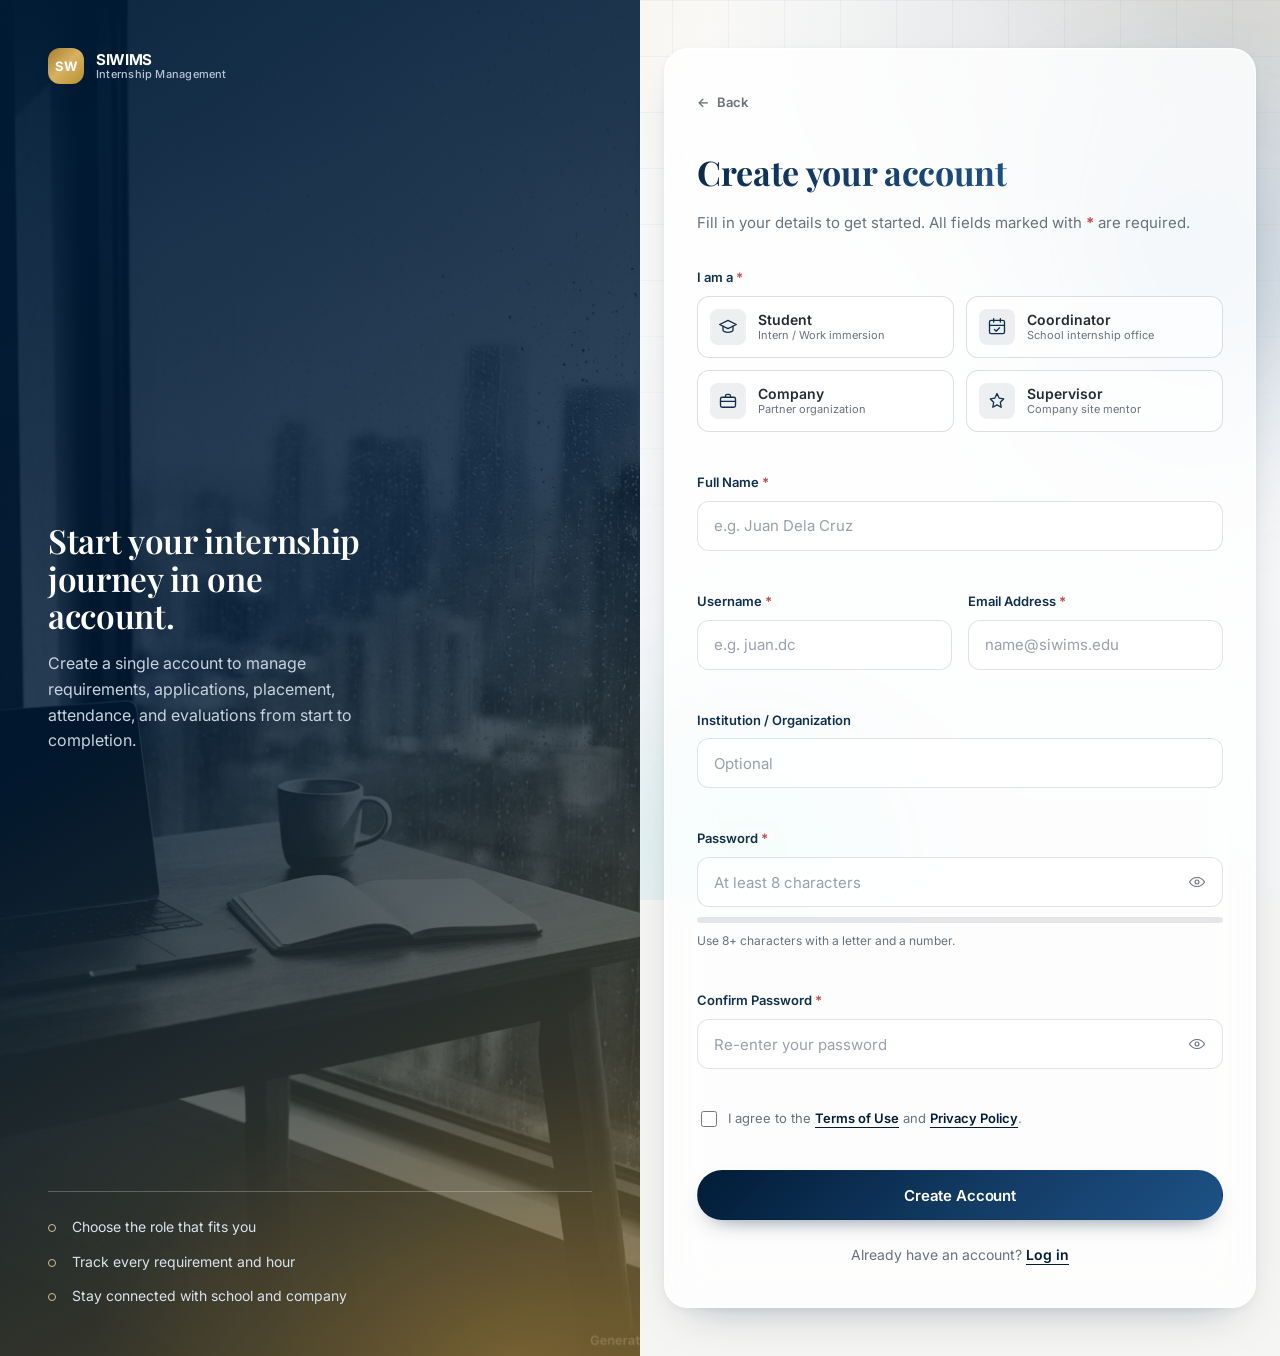
==== commit aca7a413: "second batch" ====
--- a/register.html
+++ b/register.html
@@ -56,8 +56,8 @@
       <!-- ==================== Form panel ==================== -->
       <section class="login-main">
         <div class="login-card login-card--wide glass glass--strong">
-          <a class="login-back" href="index.html">
-            <span aria-hidden="true">&larr;</span> Back to Homepage
+          <a class="login-back" href="index.html" data-back>
+            <span aria-hidden="true">&larr;</span> Back
           </a>
 
           <header class="login-header">
